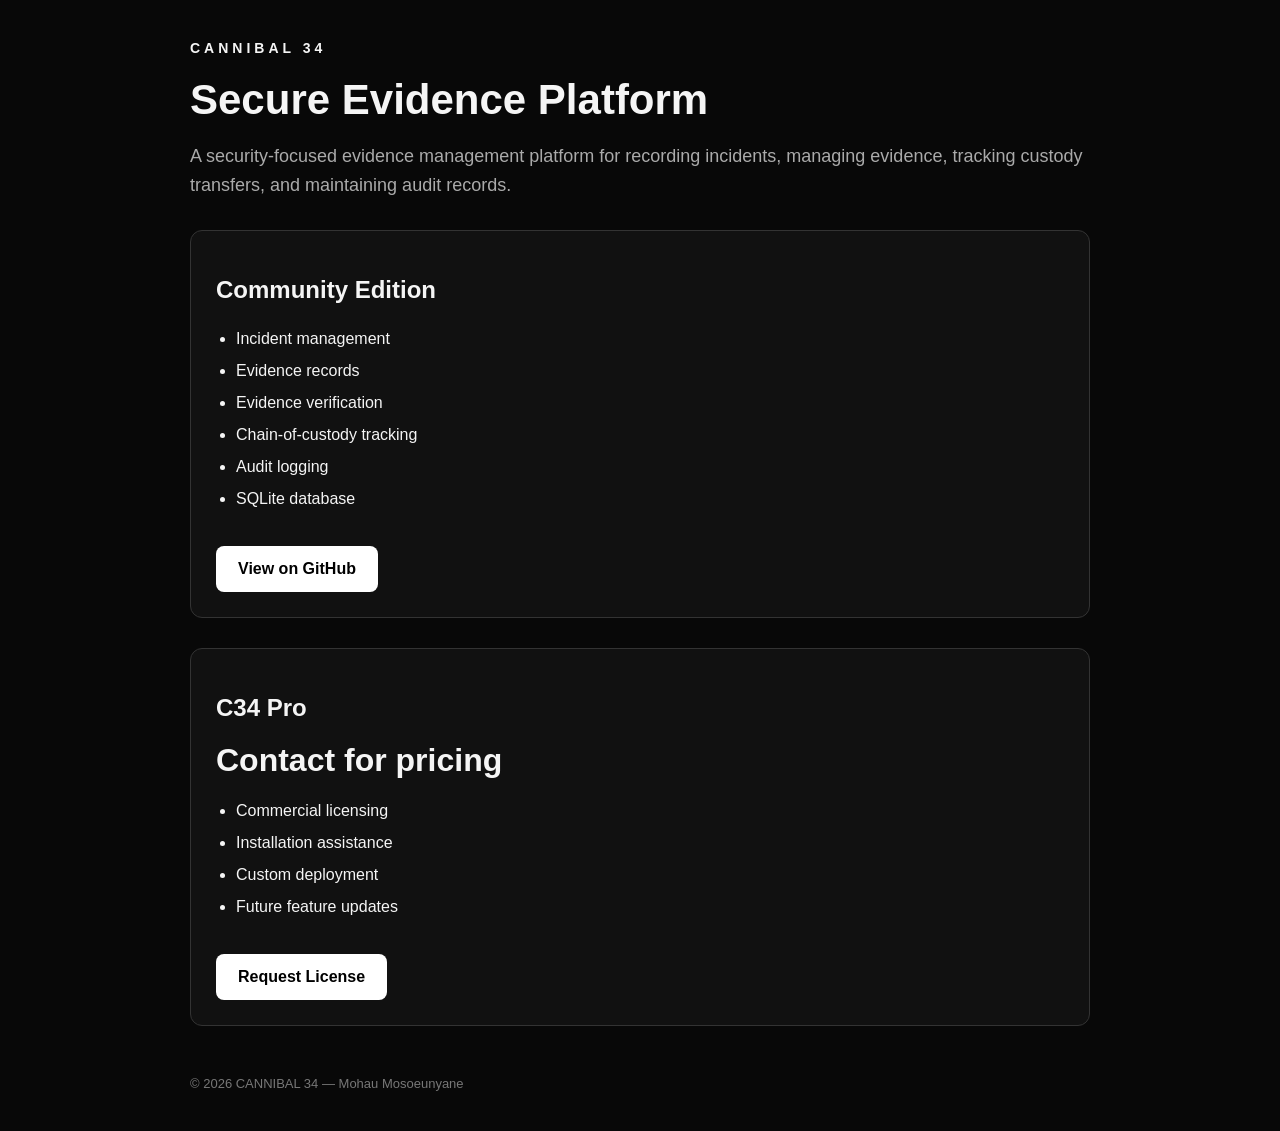
==== store/index.html @ b75244ca "Protect secrets and prepare C34 product distribution" ====
<!DOCTYPE html>
<html lang="en">
<head>
    <meta charset="UTF-8">
    <meta name="viewport" content="width=device-width, initial-scale=1.0">
    <title>CANNIBAL 34 | Secure Evidence Platform</title>

    <style>
        body {
            margin: 0;
            font-family: Arial, sans-serif;
            background: #080808;
            color: #f5f5f5;
        }

        .container {
            max-width: 900px;
            margin: auto;
            padding: 40px 20px;
        }

        .brand {
            font-size: 14px;
            letter-spacing: 4px;
            font-weight: bold;
        }

        h1 {
            font-size: 42px;
            margin: 20px 0 10px;
        }

        .subtitle {
            color: #aaa;
            font-size: 18px;
            line-height: 1.6;
        }

        .card {
            margin-top: 30px;
            padding: 25px;
            border: 1px solid #333;
            border-radius: 12px;
            background: #111;
        }

        .price {
            font-size: 32px;
            font-weight: bold;
        }

        .features {
            line-height: 2;
            padding-left: 20px;
        }

        .button {
            display: inline-block;
            margin-top: 15px;
            padding: 14px 22px;
            background: #fff;
            color: #000;
            text-decoration: none;
            border-radius: 8px;
            font-weight: bold;
        }

        footer {
            margin-top: 50px;
            color: #777;
            font-size: 13px;
        }
    </style>
</head>

<body>
<div class="container">

    <div class="brand">CANNIBAL 34</div>

    <h1>Secure Evidence Platform</h1>

    <p class="subtitle">
        A security-focused evidence management platform for recording
        incidents, managing evidence, tracking custody transfers,
        and maintaining audit records.
    </p>

    <div class="card">
        <h2>Community Edition</h2>

        <ul class="features">
            <li>Incident management</li>
            <li>Evidence records</li>
            <li>Evidence verification</li>
            <li>Chain-of-custody tracking</li>
            <li>Audit logging</li>
            <li>SQLite database</li>
        </ul>

        <a class="button" href="https://github.com/mohau34/c34-secure-evidence-platform" target="_blank">
            View on GitHub
        </a>
    </div>

    <div class="card">
        <h2>C34 Pro</h2>

        <div class="price">Contact for pricing</div>

        <ul class="features">
            <li>Commercial licensing</li>
            <li>Installation assistance</li>
            <li>Custom deployment</li>
            <li>Future feature updates</li>
        </ul>

        <a class="button" href="#">
            Request License
        </a>
    </div>

    <footer>
        © 2026 CANNIBAL 34 — Mohau Mosoeunyane
    </footer>

</div>
</body>
</html>
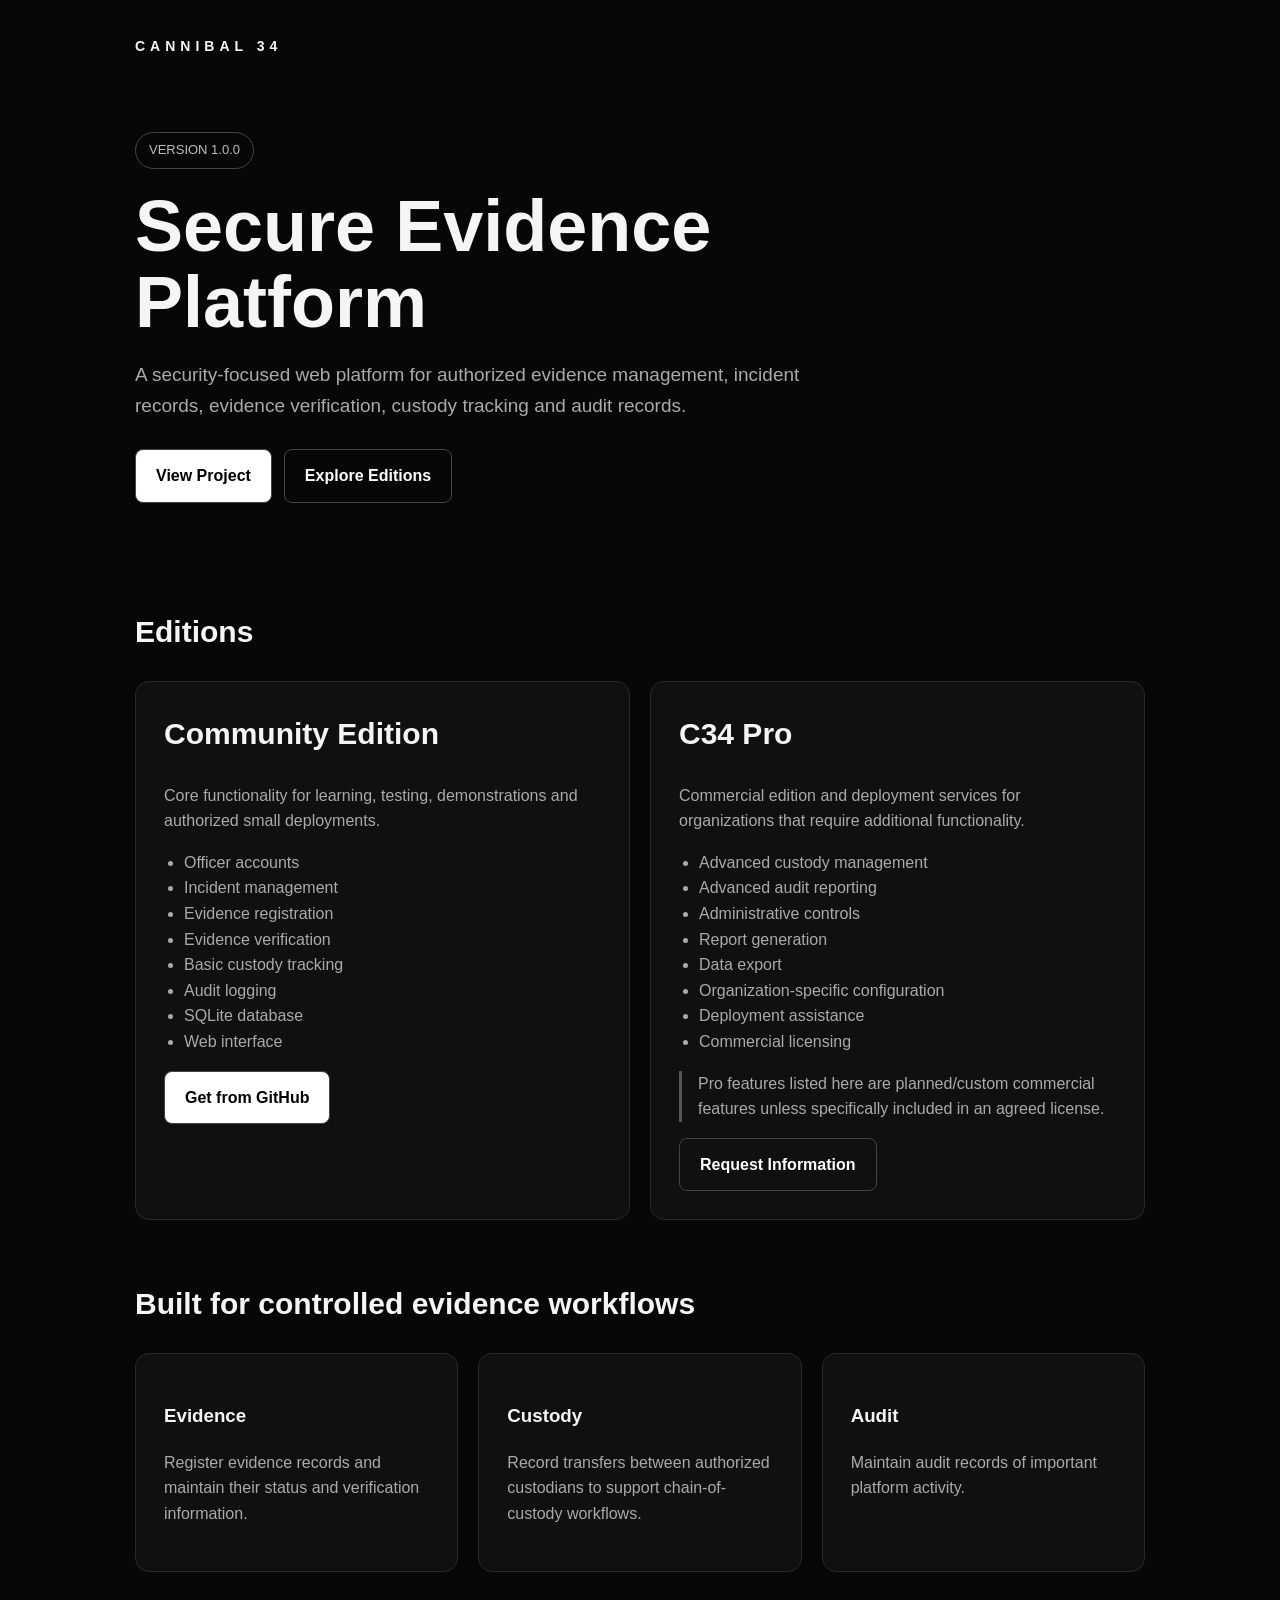
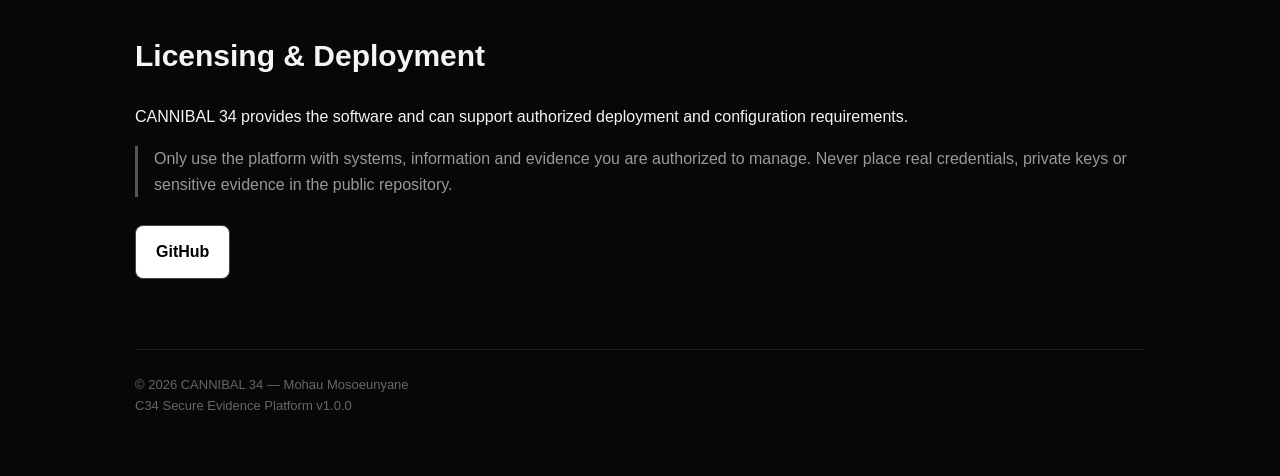
==== commit 7cb8ac0f: "Fix GitHub storefront link" ====
--- a/store/index.html
+++ b/store/index.html
@@ -1,128 +1,252 @@
 <!DOCTYPE html>
 <html lang="en">
 <head>
-    <meta charset="UTF-8">
-    <meta name="viewport" content="width=device-width, initial-scale=1.0">
-    <title>CANNIBAL 34 | Secure Evidence Platform</title>
-
-    <style>
-        body {
-            margin: 0;
-            font-family: Arial, sans-serif;
-            background: #080808;
-            color: #f5f5f5;
-        }
-
-        .container {
-            max-width: 900px;
-            margin: auto;
-            padding: 40px 20px;
-        }
-
-        .brand {
-            font-size: 14px;
-            letter-spacing: 4px;
-            font-weight: bold;
-        }
-
-        h1 {
-            font-size: 42px;
-            margin: 20px 0 10px;
-        }
-
-        .subtitle {
-            color: #aaa;
-            font-size: 18px;
-            line-height: 1.6;
-        }
-
-        .card {
-            margin-top: 30px;
-            padding: 25px;
-            border: 1px solid #333;
-            border-radius: 12px;
-            background: #111;
-        }
-
-        .price {
-            font-size: 32px;
-            font-weight: bold;
-        }
-
-        .features {
-            line-height: 2;
-            padding-left: 20px;
-        }
-
-        .button {
-            display: inline-block;
-            margin-top: 15px;
-            padding: 14px 22px;
-            background: #fff;
-            color: #000;
-            text-decoration: none;
-            border-radius: 8px;
-            font-weight: bold;
-        }
-
-        footer {
-            margin-top: 50px;
-            color: #777;
-            font-size: 13px;
-        }
-    </style>
+<meta charset="UTF-8">
+<meta name="viewport" content="width=device-width, initial-scale=1.0">
+<title>CANNIBAL 34 | Secure Evidence Platform</title>
+
+<style>
+*{box-sizing:border-box}
+body{
+    margin:0;
+    font-family:Arial,sans-serif;
+    background:#070707;
+    color:#f5f5f5;
+    line-height:1.6;
+}
+.container{
+    max-width:1050px;
+    margin:auto;
+    padding:35px 20px 60px;
+}
+.brand{
+    letter-spacing:5px;
+    font-weight:bold;
+    font-size:14px;
+}
+.hero{
+    padding:75px 0 45px;
+    max-width:800px;
+}
+.badge{
+    display:inline-block;
+    border:1px solid #444;
+    border-radius:30px;
+    padding:7px 13px;
+    color:#bbb;
+    font-size:13px;
+}
+h1{
+    font-size:clamp(40px,8vw,72px);
+    line-height:1.05;
+    margin:20px 0;
+}
+.hero p{
+    color:#aaa;
+    font-size:19px;
+    max-width:700px;
+}
+.buttons{
+    display:flex;
+    gap:12px;
+    flex-wrap:wrap;
+    margin-top:28px;
+}
+.button{
+    display:inline-block;
+    padding:13px 20px;
+    border-radius:8px;
+    text-decoration:none;
+    font-weight:bold;
+    border:1px solid #444;
+}
+.primary{
+    background:#fff;
+    color:#000;
+}
+.secondary{
+    color:#fff;
+}
+.grid{
+    display:grid;
+    grid-template-columns:repeat(auto-fit,minmax(280px,1fr));
+    gap:20px;
+    margin-top:25px;
+}
+.card{
+    border:1px solid #292929;
+    border-radius:14px;
+    background:#101010;
+    padding:28px;
+}
+.card h2{
+    margin-top:0;
+}
+.card p,.card li{
+    color:#aaa;
+}
+.card ul{
+    padding-left:20px;
+}
+.section{
+    margin-top:60px;
+}
+.section h2{
+    font-size:30px;
+}
+.note{
+    border-left:3px solid #555;
+    padding-left:16px;
+    color:#999;
+}
+footer{
+    margin-top:70px;
+    padding-top:25px;
+    border-top:1px solid #222;
+    color:#666;
+    font-size:13px;
+}
+</style>
 </head>
 
 <body>
 <div class="container">
 
-    <div class="brand">CANNIBAL 34</div>
-
-    <h1>Secure Evidence Platform</h1>
-
-    <p class="subtitle">
-        A security-focused evidence management platform for recording
-        incidents, managing evidence, tracking custody transfers,
-        and maintaining audit records.
-    </p>
-
-    <div class="card">
-        <h2>Community Edition</h2>
-
-        <ul class="features">
-            <li>Incident management</li>
-            <li>Evidence records</li>
-            <li>Evidence verification</li>
-            <li>Chain-of-custody tracking</li>
-            <li>Audit logging</li>
-            <li>SQLite database</li>
-        </ul>
-
-        <a class="button" href="https://github.com/mohau34/c34-secure-evidence-platform" target="_blank">
-            View on GitHub
-        </a>
-    </div>
-
-    <div class="card">
-        <h2>C34 Pro</h2>
-
-        <div class="price">Contact for pricing</div>
-
-        <ul class="features">
-            <li>Commercial licensing</li>
-            <li>Installation assistance</li>
-            <li>Custom deployment</li>
-            <li>Future feature updates</li>
-        </ul>
-
-        <a class="button" href="#">
-            Request License
-        </a>
-    </div>
-
-    <footer>
-        © 2026 CANNIBAL 34 — Mohau Mosoeunyane
-    </footer>
+<div class="brand">CANNIBAL 34</div>
+
+<section class="hero">
+<span class="badge">VERSION 1.0.0</span>
+
+<h1>Secure Evidence Platform</h1>
+
+<p>
+A security-focused web platform for authorized evidence management,
+incident records, evidence verification, custody tracking and audit
+records.
+</p>
+
+<div class="buttons">
+<a class="button primary"
+href="https://github.com/mohaumosoeunyane34-commits/c34-secure-evidence-platform"
+target="_blank">
+View Project
+</a>
+
+<a class="button secondary" href="#editions">
+Explore Editions
+</a>
+</div>
+</section>
+
+<section id="editions" class="section">
+<h2>Editions</h2>
+
+<div class="grid">
+
+<div class="card">
+<h2>Community Edition</h2>
+<p>Core functionality for learning, testing, demonstrations and
+authorized small deployments.</p>
+
+<ul>
+<li>Officer accounts</li>
+<li>Incident management</li>
+<li>Evidence registration</li>
+<li>Evidence verification</li>
+<li>Basic custody tracking</li>
+<li>Audit logging</li>
+<li>SQLite database</li>
+<li>Web interface</li>
+</ul>
+
+<a class="button primary"
+href="https://github.com/mohaumosoeunyane34-commits/c34-secure-evidence-platform"
+target="_blank">
+Get from GitHub
+</a>
+</div>
+
+<div class="card">
+<h2>C34 Pro</h2>
+<p>Commercial edition and deployment services for organizations
+that require additional functionality.</p>
+
+<ul>
+<li>Advanced custody management</li>
+<li>Advanced audit reporting</li>
+<li>Administrative controls</li>
+<li>Report generation</li>
+<li>Data export</li>
+<li>Organization-specific configuration</li>
+<li>Deployment assistance</li>
+<li>Commercial licensing</li>
+</ul>
+
+<p class="note">
+Pro features listed here are planned/custom commercial features
+unless specifically included in an agreed license.
+</p>
+
+<a class="button secondary" href="#contact">
+Request Information
+</a>
+</div>
+
+</div>
+</section>
+
+<section class="section">
+<h2>Built for controlled evidence workflows</h2>
+
+<div class="grid">
+
+<div class="card">
+<h3>Evidence</h3>
+<p>Register evidence records and maintain their status and
+verification information.</p>
+</div>
+
+<div class="card">
+<h3>Custody</h3>
+<p>Record transfers between authorized custodians to support
+chain-of-custody workflows.</p>
+</div>
+
+<div class="card">
+<h3>Audit</h3>
+<p>Maintain audit records of important platform activity.</p>
+</div>
+
+</div>
+</section>
+
+<section id="contact" class="section">
+<h2>Licensing & Deployment</h2>
+
+<p>
+CANNIBAL 34 provides the software and can support authorized
+deployment and configuration requirements.
+</p>
+
+<p class="note">
+Only use the platform with systems, information and evidence you
+are authorized to manage. Never place real credentials, private
+keys or sensitive evidence in the public repository.
+</p>
+
+<div class="buttons">
+<a class="button primary"
+href="https://github.com/mohaumosoeunyane34-commits/c34-secure-evidence-platform"
+target="_blank">
+GitHub
+</a>
+</div>
+</section>
+
+<footer>
+© 2026 CANNIBAL 34 — Mohau Mosoeunyane<br>
+C34 Secure Evidence Platform v1.0.0
+</footer>
 
 </div>
 </body>
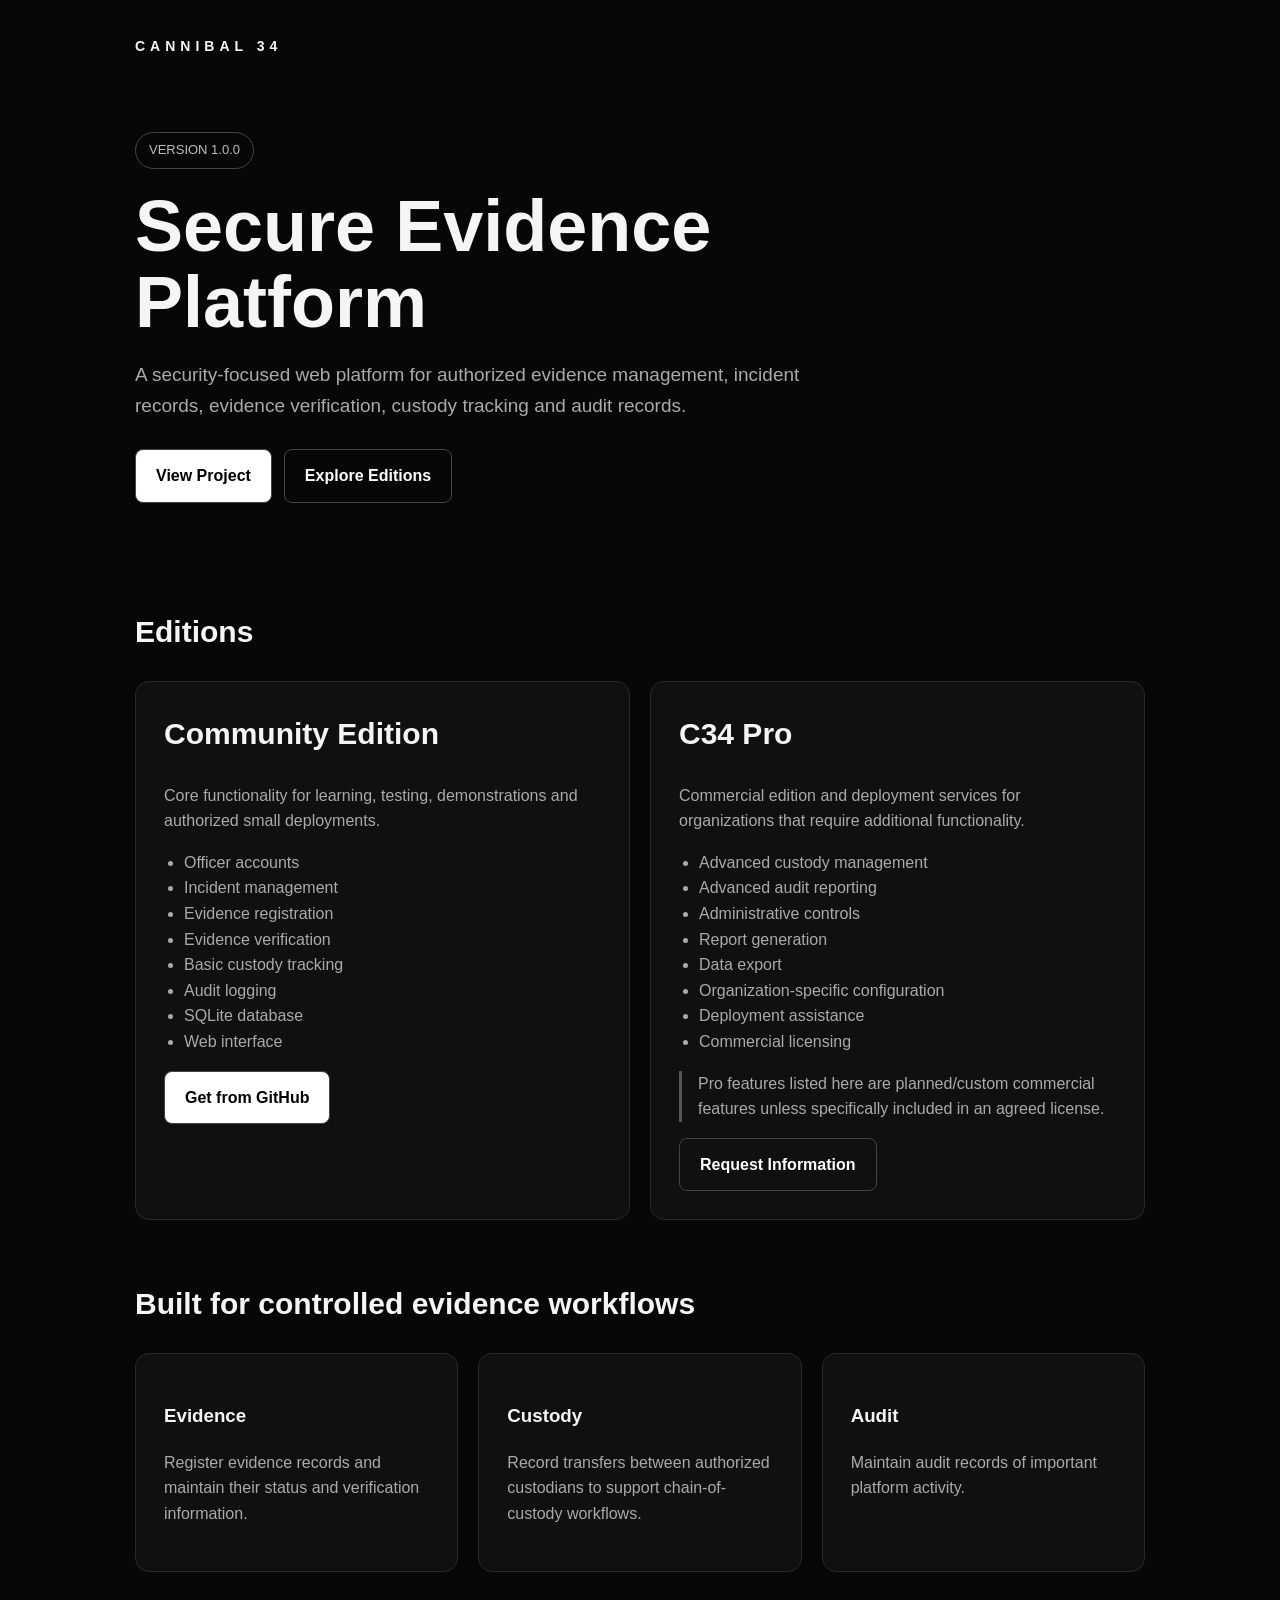
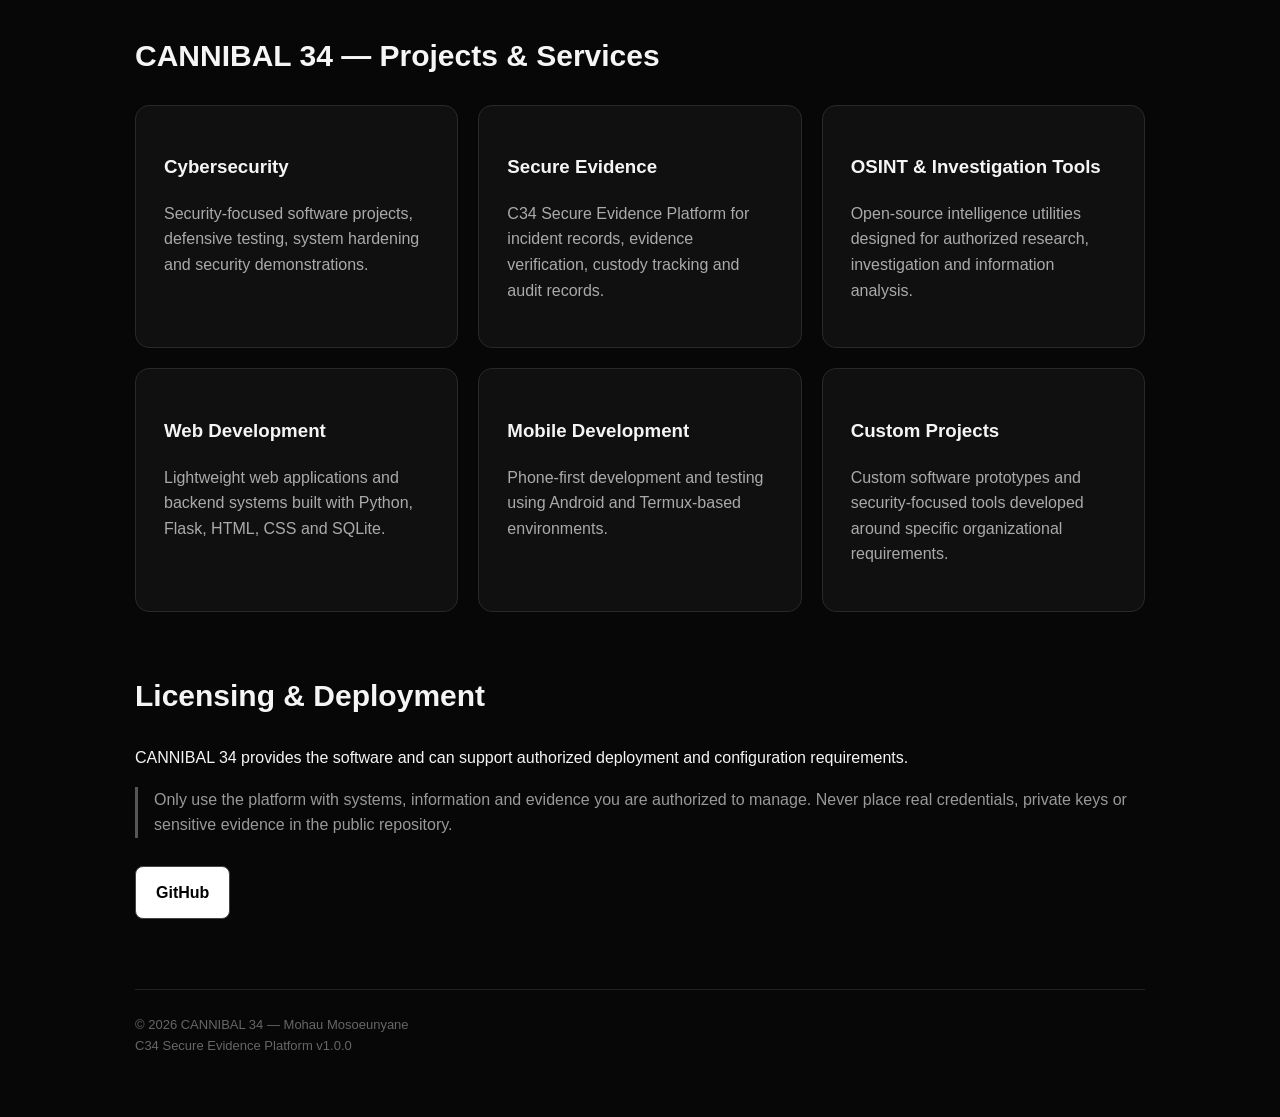
==== commit c219044e: "Add CANNIBAL 34 services and projects" ====
--- a/store/index.html
+++ b/store/index.html
@@ -127,7 +127,7 @@
 
 <div class="buttons">
 <a class="button primary"
-href="https://github.com/mohaumosoeunyane34-commits/c34-secure-evidence-platform"
+href="https://github.com/mohaumosoeunyane34-commits/c34-secure-evidence-platform/releases/tag/v1.0.0"
 target="_blank">
 View Project
 </a>
@@ -160,7 +160,7 @@
 </ul>
 
 <a class="button primary"
-href="https://github.com/mohaumosoeunyane34-commits/c34-secure-evidence-platform"
+href="https://github.com/mohaumosoeunyane34-commits/c34-secure-evidence-platform/releases/tag/v1.0.0"
 target="_blank">
 Get from GitHub
 </a>
@@ -220,6 +220,45 @@
 </div>
 </section>
 
+
+<section id="services" class="section">
+<h2>CANNIBAL 34 — Projects & Services</h2>
+
+<div class="grid">
+
+<div class="card">
+<h3>Cybersecurity</h3>
+<p>Security-focused software projects, defensive testing, system hardening and security demonstrations.</p>
+</div>
+
+<div class="card">
+<h3>Secure Evidence</h3>
+<p>C34 Secure Evidence Platform for incident records, evidence verification, custody tracking and audit records.</p>
+</div>
+
+<div class="card">
+<h3>OSINT & Investigation Tools</h3>
+<p>Open-source intelligence utilities designed for authorized research, investigation and information analysis.</p>
+</div>
+
+<div class="card">
+<h3>Web Development</h3>
+<p>Lightweight web applications and backend systems built with Python, Flask, HTML, CSS and SQLite.</p>
+</div>
+
+<div class="card">
+<h3>Mobile Development</h3>
+<p>Phone-first development and testing using Android and Termux-based environments.</p>
+</div>
+
+<div class="card">
+<h3>Custom Projects</h3>
+<p>Custom software prototypes and security-focused tools developed around specific organizational requirements.</p>
+</div>
+
+</div>
+</section>
+
 <section id="contact" class="section">
 <h2>Licensing & Deployment</h2>
 
@@ -236,7 +275,7 @@
 
 <div class="buttons">
 <a class="button primary"
-href="https://github.com/mohaumosoeunyane34-commits/c34-secure-evidence-platform"
+href="https://github.com/mohaumosoeunyane34-commits/c34-secure-evidence-platform/releases/tag/v1.0.0"
 target="_blank">
 GitHub
 </a>
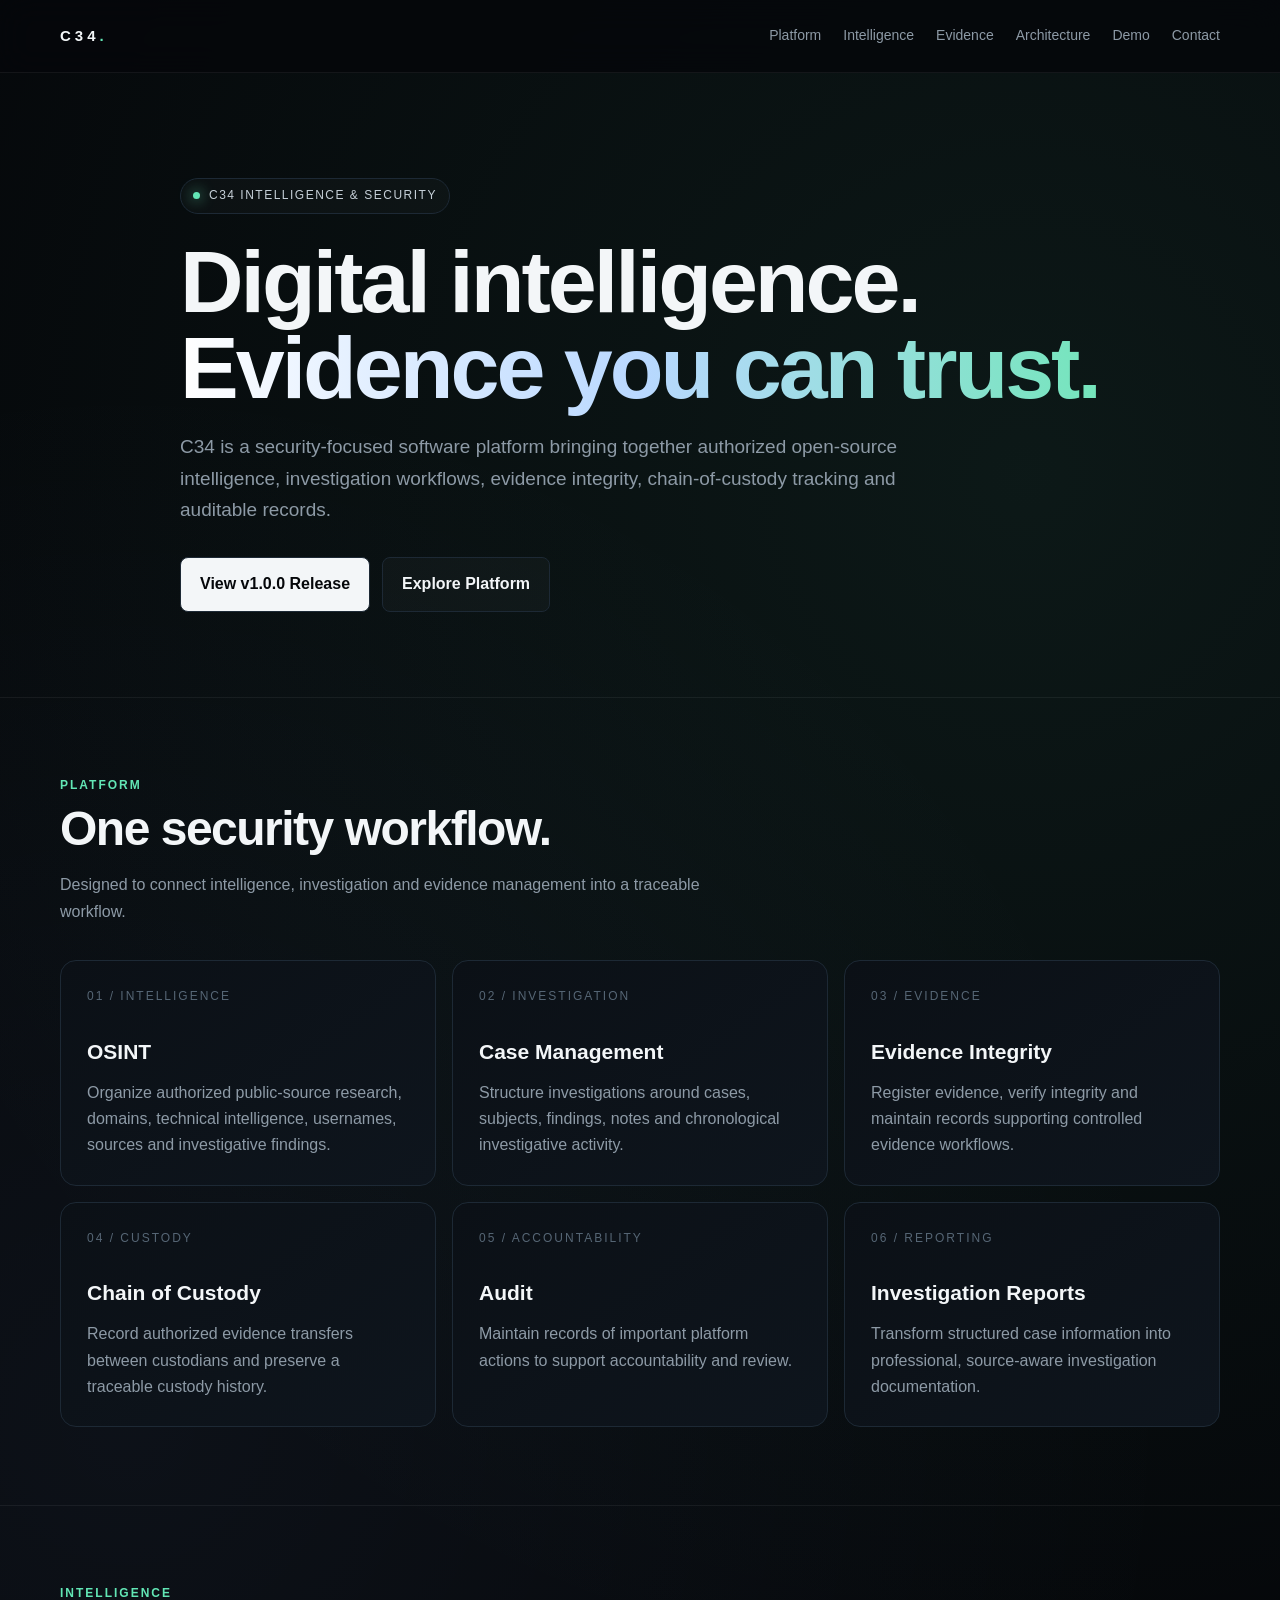
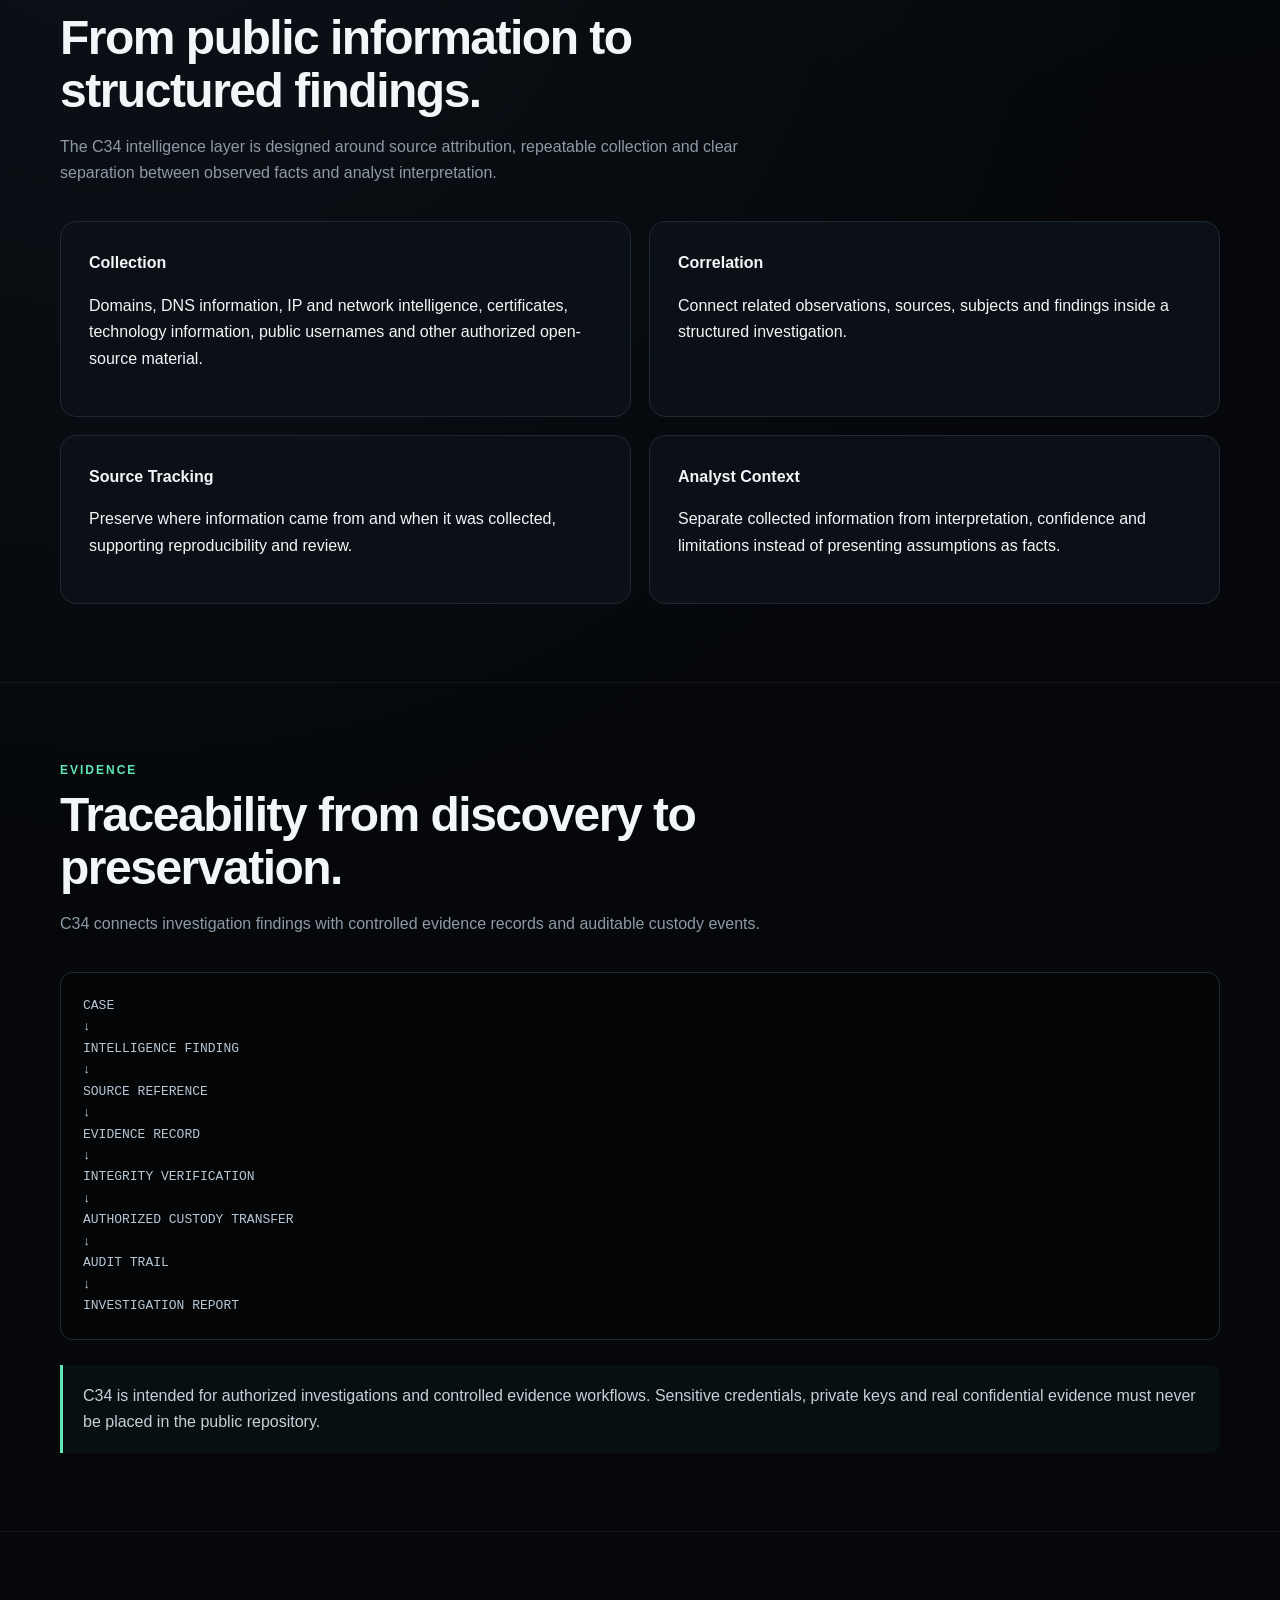
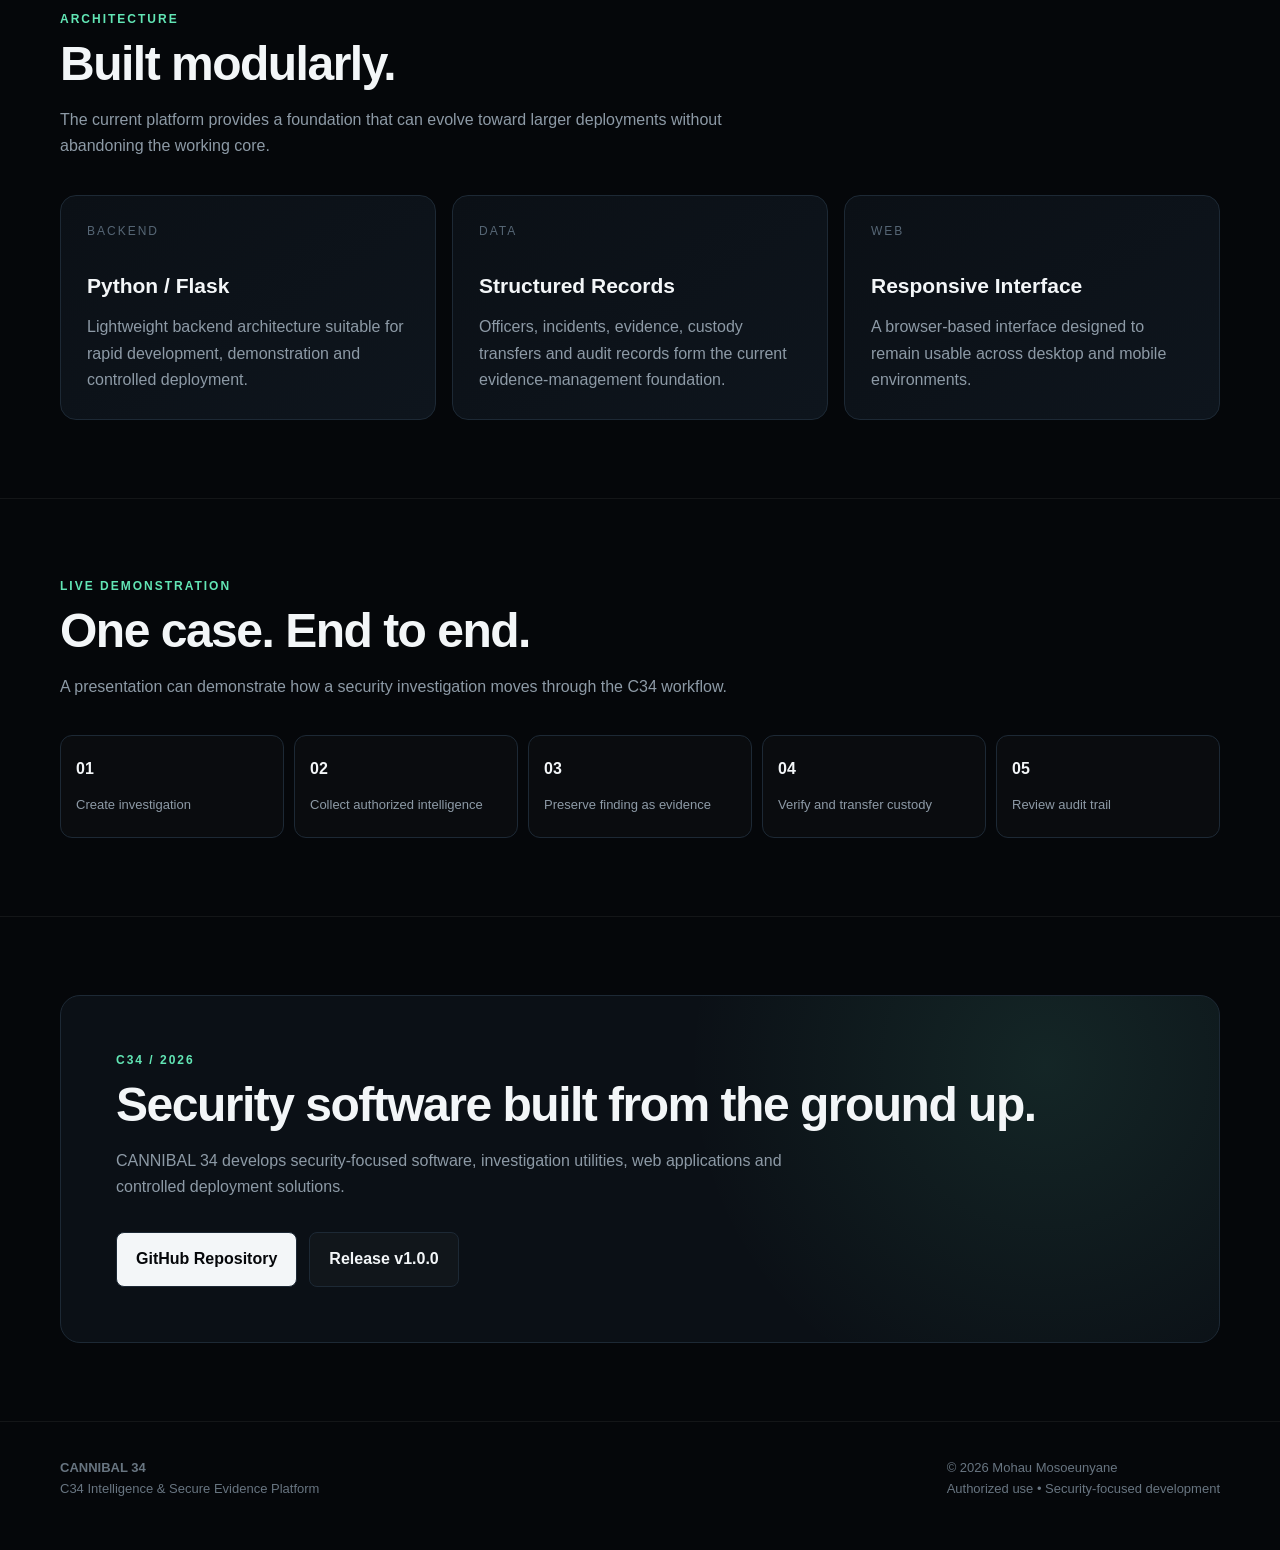
==== commit 619ba030: "Upgrade C34 intelligence investigation platform" ====
--- a/store/index.html
+++ b/store/index.html
@@ -3,290 +3,750 @@
 <head>
 <meta charset="UTF-8">
 <meta name="viewport" content="width=device-width, initial-scale=1.0">
-<title>CANNIBAL 34 | Secure Evidence Platform</title>
+
+<meta name="description"
+content="C34 Intelligence & Secure Evidence Platform — digital investigations, OSINT, evidence integrity, chain of custody and auditable security workflows.">
+
+<title>C34 | Intelligence & Secure Evidence Platform</title>
 
 <style>
+:root{
+    --bg:#05070a;
+    --panel:#0b1016;
+    --panel2:#0e151d;
+    --line:#1d2935;
+    --text:#f3f6f8;
+    --muted:#8d9aa6;
+    --soft:#c6d0d8;
+    --accent:#62e6b5;
+    --accent2:#8ab4ff;
+}
+
 *{box-sizing:border-box}
+
+html{scroll-behavior:smooth}
+
 body{
     margin:0;
-    font-family:Arial,sans-serif;
-    background:#070707;
-    color:#f5f5f5;
-    line-height:1.6;
-}
+    background:
+        radial-gradient(circle at 80% 10%,rgba(98,230,181,.08),transparent 28%),
+        radial-gradient(circle at 10% 30%,rgba(138,180,255,.06),transparent 30%),
+        var(--bg);
+    color:var(--text);
+    font-family:Inter,Arial,Helvetica,sans-serif;
+    line-height:1.65;
+}
+
+a{
+    color:inherit;
+}
+
 .container{
-    max-width:1050px;
+    width:min(1160px,calc(100% - 40px));
     margin:auto;
-    padding:35px 20px 60px;
-}
-.brand{
-    letter-spacing:5px;
-    font-weight:bold;
+}
+
+header{
+    position:sticky;
+    top:0;
+    z-index:20;
+    backdrop-filter:blur(16px);
+    background:rgba(5,7,10,.82);
+    border-bottom:1px solid rgba(255,255,255,.06);
+}
+
+.nav{
+    min-height:72px;
+    display:flex;
+    align-items:center;
+    justify-content:space-between;
+    gap:25px;
+}
+
+.logo{
+    text-decoration:none;
+    font-weight:800;
+    letter-spacing:4px;
+    font-size:15px;
+}
+
+.logo span{
+    color:var(--accent);
+}
+
+nav{
+    display:flex;
+    gap:22px;
+    flex-wrap:wrap;
+    justify-content:flex-end;
+}
+
+nav a{
+    text-decoration:none;
+    color:var(--muted);
     font-size:14px;
 }
+
+nav a:hover{
+    color:var(--text);
+}
+
 .hero{
-    padding:75px 0 45px;
-    max-width:800px;
-}
-.badge{
-    display:inline-block;
-    border:1px solid #444;
-    border-radius:30px;
-    padding:7px 13px;
-    color:#bbb;
-    font-size:13px;
-}
+    padding:105px 0 85px;
+    max-width:920px;
+}
+
+.eyebrow{
+    display:inline-flex;
+    align-items:center;
+    gap:9px;
+    padding:7px 12px;
+    border:1px solid var(--line);
+    border-radius:999px;
+    color:var(--soft);
+    background:rgba(255,255,255,.02);
+    font-size:12px;
+    letter-spacing:1.5px;
+    text-transform:uppercase;
+}
+
+.dot{
+    width:7px;
+    height:7px;
+    border-radius:50%;
+    background:var(--accent);
+    box-shadow:0 0 14px var(--accent);
+}
+
 h1{
-    font-size:clamp(40px,8vw,72px);
-    line-height:1.05;
-    margin:20px 0;
-}
+    margin:25px 0 20px;
+    max-width:950px;
+    font-size:clamp(48px,8vw,88px);
+    line-height:.98;
+    letter-spacing:-3px;
+}
+
+.gradient{
+    background:linear-gradient(90deg,#fff,#b9d8ff,#74e5bb);
+    -webkit-background-clip:text;
+    background-clip:text;
+    color:transparent;
+}
+
 .hero p{
-    color:#aaa;
+    max-width:760px;
+    color:var(--muted);
     font-size:19px;
-    max-width:700px;
-}
-.buttons{
+}
+
+.actions{
     display:flex;
+    flex-wrap:wrap;
     gap:12px;
-    flex-wrap:wrap;
-    margin-top:28px;
-}
+    margin-top:32px;
+}
+
 .button{
     display:inline-block;
-    padding:13px 20px;
+    padding:13px 19px;
     border-radius:8px;
     text-decoration:none;
-    font-weight:bold;
-    border:1px solid #444;
-}
+    font-weight:700;
+    border:1px solid var(--line);
+    transition:.2s ease;
+}
+
+.button:hover{
+    transform:translateY(-1px);
+    border-color:#3b4b5a;
+}
+
 .primary{
-    background:#fff;
-    color:#000;
-}
+    background:var(--text);
+    color:#05070a;
+}
+
 .secondary{
-    color:#fff;
-}
+    color:var(--text);
+    background:rgba(255,255,255,.025);
+}
+
+.section{
+    padding:78px 0;
+    border-top:1px solid rgba(255,255,255,.06);
+}
+
+.section-head{
+    max-width:700px;
+    margin-bottom:35px;
+}
+
+.kicker{
+    color:var(--accent);
+    font-size:12px;
+    font-weight:800;
+    letter-spacing:2px;
+    text-transform:uppercase;
+}
+
+h2{
+    margin:8px 0 12px;
+    font-size:clamp(30px,5vw,48px);
+    line-height:1.1;
+    letter-spacing:-1.5px;
+}
+
+.section-head p{
+    color:var(--muted);
+}
+
 .grid{
     display:grid;
-    grid-template-columns:repeat(auto-fit,minmax(280px,1fr));
+    grid-template-columns:repeat(3,1fr);
+    gap:16px;
+}
+
+.card{
+    min-height:210px;
+    padding:26px;
+    background:linear-gradient(145deg,var(--panel),var(--panel2));
+    border:1px solid var(--line);
+    border-radius:16px;
+}
+
+.card-number{
+    color:#566675;
+    font-size:12px;
+    letter-spacing:2px;
+}
+
+.card h3{
+    margin:28px 0 10px;
+    font-size:21px;
+}
+
+.card p{
+    color:var(--muted);
+    margin:0;
+}
+
+.architecture{
+    display:grid;
+    grid-template-columns:1fr 1fr;
+    gap:18px;
+}
+
+.arch{
+    border:1px solid var(--line);
+    background:var(--panel);
+    border-radius:16px;
+    padding:28px;
+}
+
+.arch strong{
+    display:block;
+    margin-bottom:10px;
+}
+
+.code{
+    font-family:monospace;
+    color:#b7c7d4;
+    background:#030507;
+    border:1px solid var(--line);
+    padding:22px;
+    border-radius:12px;
+    overflow:auto;
+    white-space:pre-line;
+}
+
+.workflow{
+    display:grid;
+    grid-template-columns:repeat(5,1fr);
+    gap:10px;
+}
+
+.step{
+    padding:20px 15px;
+    border:1px solid var(--line);
+    border-radius:12px;
+    background:rgba(255,255,255,.02);
+}
+
+.step b{
+    display:block;
+    margin-bottom:8px;
+}
+
+.step span{
+    color:var(--muted);
+    font-size:13px;
+}
+
+.notice{
+    margin-top:25px;
+    padding:18px 20px;
+    border-left:3px solid var(--accent);
+    background:rgba(98,230,181,.035);
+    color:var(--soft);
+    border-radius:0 10px 10px 0;
+}
+
+.cta{
+    padding:55px;
+    border:1px solid var(--line);
+    border-radius:20px;
+    background:
+        radial-gradient(circle at 85% 20%,rgba(98,230,181,.1),transparent 35%),
+        var(--panel);
+}
+
+.cta p{
+    color:var(--muted);
+    max-width:700px;
+}
+
+footer{
+    padding:35px 0 50px;
+    color:#687581;
+    font-size:13px;
+    border-top:1px solid rgba(255,255,255,.06);
+}
+
+.footer-row{
+    display:flex;
+    justify-content:space-between;
     gap:20px;
-    margin-top:25px;
-}
-.card{
-    border:1px solid #292929;
-    border-radius:14px;
-    background:#101010;
-    padding:28px;
-}
-.card h2{
-    margin-top:0;
-}
-.card p,.card li{
-    color:#aaa;
-}
-.card ul{
-    padding-left:20px;
-}
-.section{
-    margin-top:60px;
-}
-.section h2{
-    font-size:30px;
-}
-.note{
-    border-left:3px solid #555;
-    padding-left:16px;
-    color:#999;
-}
-footer{
-    margin-top:70px;
-    padding-top:25px;
-    border-top:1px solid #222;
-    color:#666;
-    font-size:13px;
+    flex-wrap:wrap;
+}
+
+@media(max-width:850px){
+    nav{
+        display:none;
+    }
+
+    .grid{
+        grid-template-columns:1fr 1fr;
+    }
+
+    .architecture{
+        grid-template-columns:1fr;
+    }
+
+    .workflow{
+        grid-template-columns:1fr 1fr;
+    }
+}
+
+@media(max-width:560px){
+    .container{
+        width:min(100% - 28px,1160px);
+    }
+
+    .hero{
+        padding:75px 0 60px;
+    }
+
+    h1{
+        font-size:48px;
+        letter-spacing:-2px;
+    }
+
+    .hero p{
+        font-size:17px;
+    }
+
+    .grid{
+        grid-template-columns:1fr;
+    }
+
+    .workflow{
+        grid-template-columns:1fr;
+    }
+
+    .cta{
+        padding:30px 22px;
+    }
 }
 </style>
 </head>
 
 <body>
-<div class="container">
-
-<div class="brand">CANNIBAL 34</div>
-
-<section class="hero">
-<span class="badge">VERSION 1.0.0</span>
-
-<h1>Secure Evidence Platform</h1>
-
-<p>
-A security-focused web platform for authorized evidence management,
-incident records, evidence verification, custody tracking and audit
-records.
-</p>
-
-<div class="buttons">
+
+<header>
+<div class="container nav">
+
+<a class="logo" href="#">C34<span>.</span></a>
+
+<nav>
+<a href="#platform">Platform</a>
+<a href="#intelligence">Intelligence</a>
+<a href="#evidence">Evidence</a>
+<a href="#architecture">Architecture</a>
+<a href="#demo">Demo</a>
+<a href="#contact">Contact</a>
+</nav>
+
+</div>
+</header>
+
+
+<main>
+
+<section class="container hero">
+
+<div class="eyebrow">
+<span class="dot"></span>
+C34 Intelligence & Security
+</div>
+
+<h1>
+Digital intelligence.
+<br>
+<span class="gradient">Evidence you can trust.</span>
+</h1>
+
+<p>
+C34 is a security-focused software platform bringing together
+authorized open-source intelligence, investigation workflows,
+evidence integrity, chain-of-custody tracking and auditable records.
+</p>
+
+<div class="actions">
+
 <a class="button primary"
 href="https://github.com/mohaumosoeunyane34-commits/c34-secure-evidence-platform/releases/tag/v1.0.0"
 target="_blank">
-View Project
+View v1.0.0 Release
 </a>
 
-<a class="button secondary" href="#editions">
-Explore Editions
+<a class="button secondary" href="#platform">
+Explore Platform
 </a>
-</div>
+
+</div>
+
 </section>
 
-<section id="editions" class="section">
-<h2>Editions</h2>
+
+<section id="platform" class="section">
+
+<div class="container">
+
+<div class="section-head">
+<div class="kicker">Platform</div>
+<h2>One security workflow.</h2>
+<p>
+Designed to connect intelligence, investigation and evidence
+management into a traceable workflow.
+</p>
+</div>
 
 <div class="grid">
 
 <div class="card">
-<h2>Community Edition</h2>
-<p>Core functionality for learning, testing, demonstrations and
-authorized small deployments.</p>
-
-<ul>
-<li>Officer accounts</li>
-<li>Incident management</li>
-<li>Evidence registration</li>
-<li>Evidence verification</li>
-<li>Basic custody tracking</li>
-<li>Audit logging</li>
-<li>SQLite database</li>
-<li>Web interface</li>
-</ul>
+<div class="card-number">01 / INTELLIGENCE</div>
+<h3>OSINT</h3>
+<p>
+Organize authorized public-source research, domains, technical
+intelligence, usernames, sources and investigative findings.
+</p>
+</div>
+
+<div class="card">
+<div class="card-number">02 / INVESTIGATION</div>
+<h3>Case Management</h3>
+<p>
+Structure investigations around cases, subjects, findings,
+notes and chronological investigative activity.
+</p>
+</div>
+
+<div class="card">
+<div class="card-number">03 / EVIDENCE</div>
+<h3>Evidence Integrity</h3>
+<p>
+Register evidence, verify integrity and maintain records supporting
+controlled evidence workflows.
+</p>
+</div>
+
+<div class="card">
+<div class="card-number">04 / CUSTODY</div>
+<h3>Chain of Custody</h3>
+<p>
+Record authorized evidence transfers between custodians and
+preserve a traceable custody history.
+</p>
+</div>
+
+<div class="card">
+<div class="card-number">05 / ACCOUNTABILITY</div>
+<h3>Audit</h3>
+<p>
+Maintain records of important platform actions to support
+accountability and review.
+</p>
+</div>
+
+<div class="card">
+<div class="card-number">06 / REPORTING</div>
+<h3>Investigation Reports</h3>
+<p>
+Transform structured case information into professional,
+source-aware investigation documentation.
+</p>
+</div>
+
+</div>
+
+</div>
+</section>
+
+
+<section id="intelligence" class="section">
+
+<div class="container">
+
+<div class="section-head">
+<div class="kicker">Intelligence</div>
+<h2>From public information to structured findings.</h2>
+<p>
+The C34 intelligence layer is designed around source attribution,
+repeatable collection and clear separation between observed facts
+and analyst interpretation.
+</p>
+</div>
+
+<div class="architecture">
+
+<div class="arch">
+<strong>Collection</strong>
+<p>
+Domains, DNS information, IP and network intelligence, certificates,
+technology information, public usernames and other authorized
+open-source material.
+</p>
+</div>
+
+<div class="arch">
+<strong>Correlation</strong>
+<p>
+Connect related observations, sources, subjects and findings inside
+a structured investigation.
+</p>
+</div>
+
+<div class="arch">
+<strong>Source Tracking</strong>
+<p>
+Preserve where information came from and when it was collected,
+supporting reproducibility and review.
+</p>
+</div>
+
+<div class="arch">
+<strong>Analyst Context</strong>
+<p>
+Separate collected information from interpretation, confidence and
+limitations instead of presenting assumptions as facts.
+</p>
+</div>
+
+</div>
+
+</div>
+</section>
+
+
+<section id="evidence" class="section">
+
+<div class="container">
+
+<div class="section-head">
+<div class="kicker">Evidence</div>
+<h2>Traceability from discovery to preservation.</h2>
+<p>
+C34 connects investigation findings with controlled evidence
+records and auditable custody events.
+</p>
+</div>
+
+<div class="code">CASE
+  ↓
+INTELLIGENCE FINDING
+  ↓
+SOURCE REFERENCE
+  ↓
+EVIDENCE RECORD
+  ↓
+INTEGRITY VERIFICATION
+  ↓
+AUTHORIZED CUSTODY TRANSFER
+  ↓
+AUDIT TRAIL
+  ↓
+INVESTIGATION REPORT</div>
+
+<div class="notice">
+C34 is intended for authorized investigations and controlled
+evidence workflows. Sensitive credentials, private keys and real
+confidential evidence must never be placed in the public repository.
+</div>
+
+</div>
+</section>
+
+
+<section id="architecture" class="section">
+
+<div class="container">
+
+<div class="section-head">
+<div class="kicker">Architecture</div>
+<h2>Built modularly.</h2>
+<p>
+The current platform provides a foundation that can evolve toward
+larger deployments without abandoning the working core.
+</p>
+</div>
+
+<div class="grid">
+
+<div class="card">
+<div class="card-number">BACKEND</div>
+<h3>Python / Flask</h3>
+<p>
+Lightweight backend architecture suitable for rapid development,
+demonstration and controlled deployment.
+</p>
+</div>
+
+<div class="card">
+<div class="card-number">DATA</div>
+<h3>Structured Records</h3>
+<p>
+Officers, incidents, evidence, custody transfers and audit records
+form the current evidence-management foundation.
+</p>
+</div>
+
+<div class="card">
+<div class="card-number">WEB</div>
+<h3>Responsive Interface</h3>
+<p>
+A browser-based interface designed to remain usable across desktop
+and mobile environments.
+</p>
+</div>
+
+</div>
+
+</div>
+</section>
+
+
+<section id="demo" class="section">
+
+<div class="container">
+
+<div class="section-head">
+<div class="kicker">Live Demonstration</div>
+<h2>One case. End to end.</h2>
+<p>
+A presentation can demonstrate how a security investigation moves
+through the C34 workflow.
+</p>
+</div>
+
+<div class="workflow">
+
+<div class="step">
+<b>01</b>
+<span>Create investigation</span>
+</div>
+
+<div class="step">
+<b>02</b>
+<span>Collect authorized intelligence</span>
+</div>
+
+<div class="step">
+<b>03</b>
+<span>Preserve finding as evidence</span>
+</div>
+
+<div class="step">
+<b>04</b>
+<span>Verify and transfer custody</span>
+</div>
+
+<div class="step">
+<b>05</b>
+<span>Review audit trail</span>
+</div>
+
+</div>
+
+</div>
+</section>
+
+
+<section id="contact" class="section">
+
+<div class="container">
+
+<div class="cta">
+
+<div class="kicker">C34 / 2026</div>
+
+<h2>Security software built from the ground up.</h2>
+
+<p>
+CANNIBAL 34 develops security-focused software, investigation
+utilities, web applications and controlled deployment solutions.
+</p>
+
+<div class="actions">
 
 <a class="button primary"
+href="https://github.com/mohaumosoeunyane34-commits/c34-secure-evidence-platform"
+target="_blank">
+GitHub Repository
+</a>
+
+<a class="button secondary"
 href="https://github.com/mohaumosoeunyane34-commits/c34-secure-evidence-platform/releases/tag/v1.0.0"
 target="_blank">
-Get from GitHub
+Release v1.0.0
 </a>
-</div>
-
-<div class="card">
-<h2>C34 Pro</h2>
-<p>Commercial edition and deployment services for organizations
-that require additional functionality.</p>
-
-<ul>
-<li>Advanced custody management</li>
-<li>Advanced audit reporting</li>
-<li>Administrative controls</li>
-<li>Report generation</li>
-<li>Data export</li>
-<li>Organization-specific configuration</li>
-<li>Deployment assistance</li>
-<li>Commercial licensing</li>
-</ul>
-
-<p class="note">
-Pro features listed here are planned/custom commercial features
-unless specifically included in an agreed license.
-</p>
-
-<a class="button secondary" href="#contact">
-Request Information
-</a>
+
+</div>
+
 </div>
 
 </div>
 </section>
 
-<section class="section">
-<h2>Built for controlled evidence workflows</h2>
-
-<div class="grid">
-
-<div class="card">
-<h3>Evidence</h3>
-<p>Register evidence records and maintain their status and
-verification information.</p>
-</div>
-
-<div class="card">
-<h3>Custody</h3>
-<p>Record transfers between authorized custodians to support
-chain-of-custody workflows.</p>
-</div>
-
-<div class="card">
-<h3>Audit</h3>
-<p>Maintain audit records of important platform activity.</p>
-</div>
-
-</div>
-</section>
-
-
-<section id="services" class="section">
-<h2>CANNIBAL 34 — Projects & Services</h2>
-
-<div class="grid">
-
-<div class="card">
-<h3>Cybersecurity</h3>
-<p>Security-focused software projects, defensive testing, system hardening and security demonstrations.</p>
-</div>
-
-<div class="card">
-<h3>Secure Evidence</h3>
-<p>C34 Secure Evidence Platform for incident records, evidence verification, custody tracking and audit records.</p>
-</div>
-
-<div class="card">
-<h3>OSINT & Investigation Tools</h3>
-<p>Open-source intelligence utilities designed for authorized research, investigation and information analysis.</p>
-</div>
-
-<div class="card">
-<h3>Web Development</h3>
-<p>Lightweight web applications and backend systems built with Python, Flask, HTML, CSS and SQLite.</p>
-</div>
-
-<div class="card">
-<h3>Mobile Development</h3>
-<p>Phone-first development and testing using Android and Termux-based environments.</p>
-</div>
-
-<div class="card">
-<h3>Custom Projects</h3>
-<p>Custom software prototypes and security-focused tools developed around specific organizational requirements.</p>
-</div>
-
-</div>
-</section>
-
-<section id="contact" class="section">
-<h2>Licensing & Deployment</h2>
-
-<p>
-CANNIBAL 34 provides the software and can support authorized
-deployment and configuration requirements.
-</p>
-
-<p class="note">
-Only use the platform with systems, information and evidence you
-are authorized to manage. Never place real credentials, private
-keys or sensitive evidence in the public repository.
-</p>
-
-<div class="buttons">
-<a class="button primary"
-href="https://github.com/mohaumosoeunyane34-commits/c34-secure-evidence-platform/releases/tag/v1.0.0"
-target="_blank">
-GitHub
-</a>
-</div>
-</section>
+</main>
+
 
 <footer>
-© 2026 CANNIBAL 34 — Mohau Mosoeunyane<br>
-C34 Secure Evidence Platform v1.0.0
+
+<div class="container footer-row">
+
+<div>
+<strong>CANNIBAL 34</strong><br>
+C34 Intelligence & Secure Evidence Platform
+</div>
+
+<div>
+© 2026 Mohau Mosoeunyane<br>
+Authorized use • Security-focused development
+</div>
+
+</div>
+
 </footer>
 
-</div>
 </body>
 </html>
